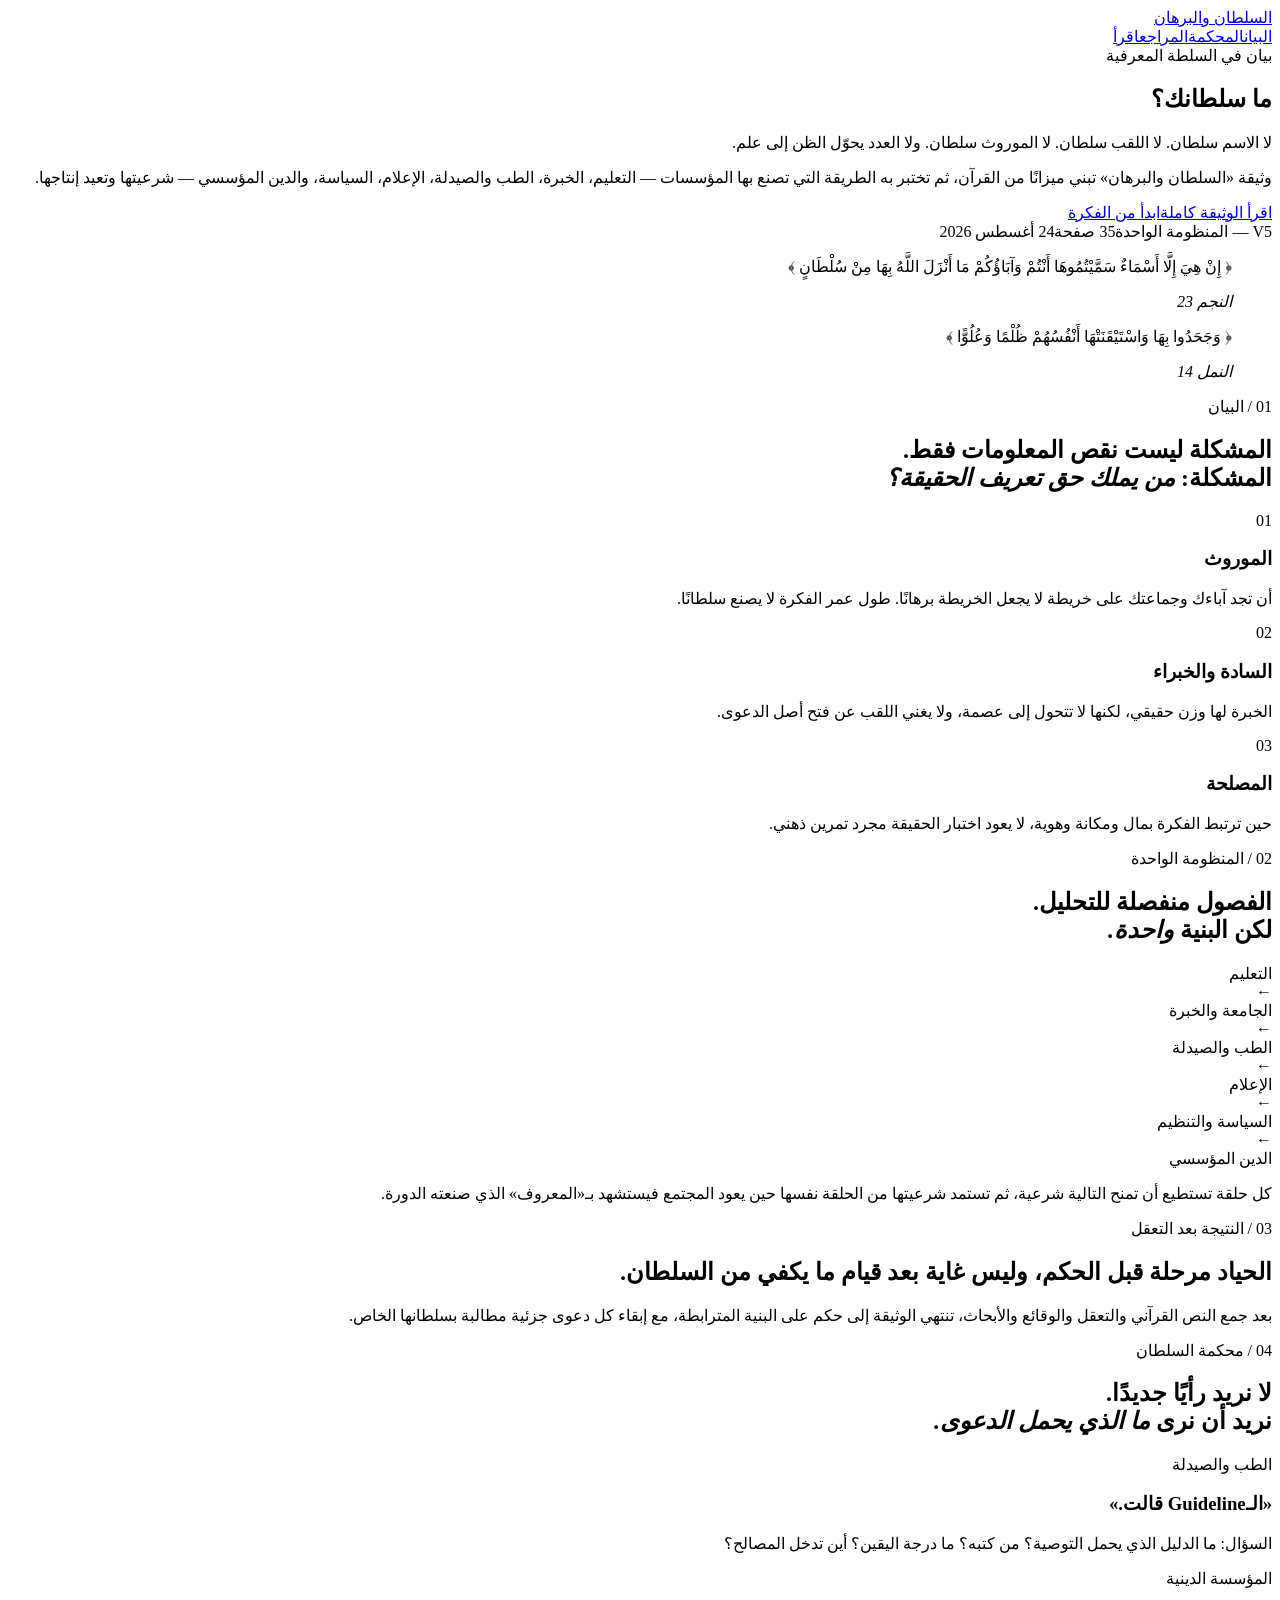
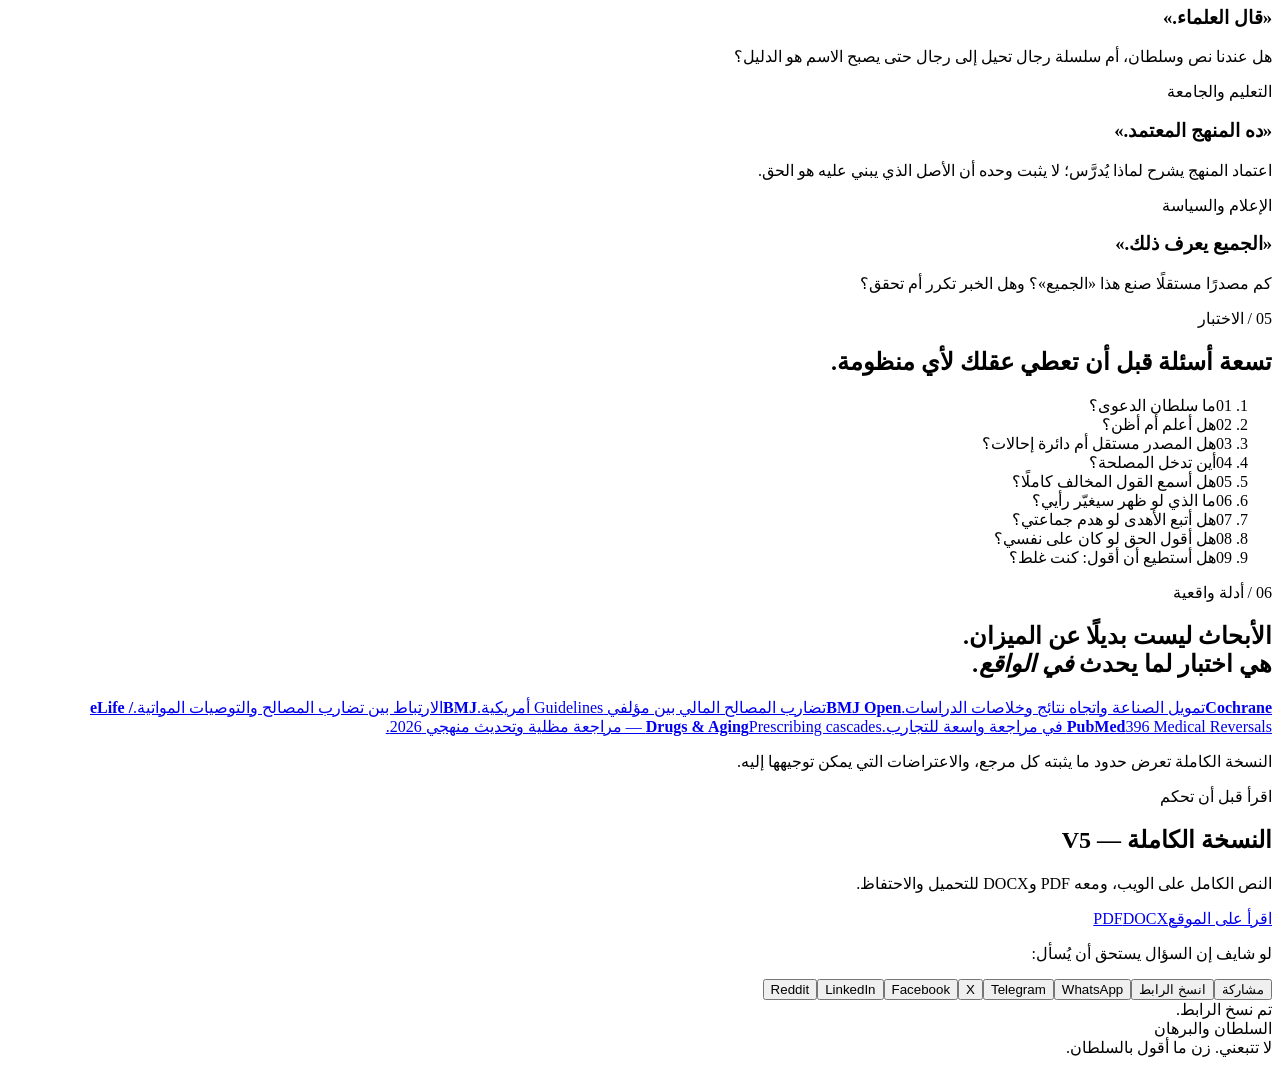
==== index.html @ ffdd2b1b "feat: restore manifesto landing page" ====
<!doctype html><html lang="ar" dir="rtl"><head>
<meta charset="utf-8"><meta name="viewport" content="width=device-width,initial-scale=1"><meta name="theme-color" content="#11120f">
<title>السلطان والبرهان — ما سلطانك؟</title>
<meta name="description" content="السلطان والبرهان: بيان قرآني ومنطقي في السلطة المعرفية والمنظومات التي تعيد إنتاج شرعيتها.">
<link rel="canonical" href="https://sultan-al-burhan.vercel.app/">
<meta property="og:type" content="website"><meta property="og:locale" content="ar_AR"><meta property="og:title" content="السلطان والبرهان — ما سلطانك؟"><meta property="og:description" content="لا الاسم سلطان. لا اللقب سلطان. لا الموروث سلطان. ولا العدد يحوّل الظن إلى علم."><meta property="og:url" content="https://sultan-al-burhan.vercel.app/"><meta property="og:image" content="https://sultan-al-burhan.vercel.app/assets/og-image.png">
<meta name="twitter:card" content="summary_large_image"><meta name="twitter:title" content="السلطان والبرهان — ما سلطانك؟"><meta name="twitter:description" content="بيان في السلطة المعرفية والمنظومة الواحدة."><meta name="twitter:image" content="https://sultan-al-burhan.vercel.app/assets/og-image.png">
<link rel="icon" href="/assets/favicon.svg" type="image/svg+xml"><link rel="stylesheet" href="/assets/styles.css">
<script type="application/ld+json">{"@context":"https://schema.org","@type":"CreativeWork","name":"السلطان والبرهان","headline":"ما سلطانك؟","inLanguage":"ar","url":"https://sultan-al-burhan.vercel.app/","dateModified":"2026-08-24"}</script>
</head><body><div class="grain" aria-hidden="true"></div>
<header class="nav wrap"><a class="brand" href="#top">السلطان والبرهان</a><nav><a href="#manifesto">البيان</a><a href="#court">المحكمة</a><a href="#sources">المراجع</a><a class="nav-download" href="/document/">اقرأ</a></nav></header>
<main id="top">
<section class="hero wrap"><div class="eyebrow">بيان في السلطة المعرفية</div><h1>ما <span>سلطانك؟</span></h1><p class="lead">لا الاسم سلطان. لا اللقب سلطان. لا الموروث سلطان. ولا العدد يحوّل الظن إلى علم.</p><p class="intro">وثيقة «السلطان والبرهان» تبني ميزانًا من القرآن، ثم تختبر به الطريقة التي تصنع بها المؤسسات — التعليم، الخبرة، الطب والصيدلة، الإعلام، السياسة، والدين المؤسسي — شرعيتها وتعيد إنتاجها.</p><div class="hero-actions"><a class="btn primary" href="/document/">اقرأ الوثيقة كاملة</a><a class="btn ghost" href="#manifesto">ابدأ من الفكرة</a></div><div class="meta-row"><span>V5 — المنظومة الواحدة</span><span>35 صفحة</span><span>24 أغسطس 2026</span></div></section>
<section class="verse-band"><div class="wrap verse-grid"><blockquote><p>﴿ إِنْ هِيَ إِلَّا أَسْمَاءٌ سَمَّيْتُمُوهَا أَنْتُمْ وَآبَاؤُكُمْ مَا أَنْزَلَ اللَّهُ بِهَا مِنْ سُلْطَانٍ ﴾</p><cite>النجم 23</cite></blockquote><blockquote><p>﴿ وَجَحَدُوا بِهَا وَاسْتَيْقَنَتْهَا أَنْفُسُهُمْ ظُلْمًا وَعُلُوًّا ﴾</p><cite>النمل 14</cite></blockquote></div></section>
<section id="manifesto" class="section wrap"><div class="section-kicker">01 / البيان</div><h2>المشكلة ليست نقص المعلومات فقط.<br>المشكلة: <em>من يملك حق تعريف الحقيقة؟</em></h2><div class="three"><article><span class="num">01</span><h3>الموروث</h3><p>أن تجد آباءك وجماعتك على خريطة لا يجعل الخريطة برهانًا. طول عمر الفكرة لا يصنع سلطانًا.</p></article><article><span class="num">02</span><h3>السادة والخبراء</h3><p>الخبرة لها وزن حقيقي، لكنها لا تتحول إلى عصمة، ولا يغني اللقب عن فتح أصل الدعوى.</p></article><article><span class="num">03</span><h3>المصلحة</h3><p>حين ترتبط الفكرة بمال ومكانة وهوية، لا يعود اختبار الحقيقة مجرد تمرين ذهني.</p></article></div></section>
<section class="section dark"><div class="wrap"><div class="section-kicker light">02 / المنظومة الواحدة</div><h2 class="light-title">الفصول منفصلة للتحليل.<br>لكن البنية <em>واحدة.</em></h2><div class="chain"><div>التعليم</div><span>←</span><div>الجامعة والخبرة</div><span>←</span><div>الطب والصيدلة</div><span>←</span><div>الإعلام</div><span>←</span><div>السياسة والتنظيم</div><span>←</span><div>الدين المؤسسي</div></div><p class="dark-copy">كل حلقة تستطيع أن تمنح التالية شرعية، ثم تستمد شرعيتها من الحلقة نفسها حين يعود المجتمع فيستشهد بـ«المعروف» الذي صنعته الدورة.</p></div></section>
<section class="section wrap verdict-section"><div class="verdict"><p class="verdict-label">03 / النتيجة بعد التعقل</p><h2>الحياد مرحلة قبل الحكم، وليس غاية بعد قيام ما يكفي من السلطان.</h2><p>بعد جمع النص القرآني والتعقل والوقائع والأبحاث، تنتهي الوثيقة إلى حكم على البنية المترابطة، مع إبقاء كل دعوى جزئية مطالبة بسلطانها الخاص.</p></div></section>
<section id="court" class="section court-section"><div class="wrap"><div class="section-kicker">04 / محكمة السلطان</div><h2>لا نريد رأيًا جديدًا.<br>نريد أن نرى <em>ما الذي يحمل الدعوى.</em></h2><div class="court-grid"><article class="court-card"><span>الطب والصيدلة</span><h3>«الـGuideline قالت.»</h3><p>السؤال: ما الدليل الذي يحمل التوصية؟ من كتبه؟ ما درجة اليقين؟ أين تدخل المصالح؟</p></article><article class="court-card"><span>المؤسسة الدينية</span><h3>«قال العلماء.»</h3><p>هل عندنا نص وسلطان، أم سلسلة رجال تحيل إلى رجال حتى يصبح الاسم هو الدليل؟</p></article><article class="court-card"><span>التعليم والجامعة</span><h3>«ده المنهج المعتمد.»</h3><p>اعتماد المنهج يشرح لماذا يُدرَّس؛ لا يثبت وحده أن الأصل الذي يبني عليه هو الحق.</p></article><article class="court-card"><span>الإعلام والسياسة</span><h3>«الجميع يعرف ذلك.»</h3><p>كم مصدرًا مستقلًا صنع هذا «الجميع»؟ وهل الخبر تكرر أم تحقق؟</p></article></div></div></section>
<section class="section wrap questions"><div class="section-kicker">05 / الاختبار</div><h2>تسعة أسئلة قبل أن تعطي عقلك لأي منظومة.</h2><ol><li><span>01</span>ما سلطان الدعوى؟</li><li><span>02</span>هل أعلم أم أظن؟</li><li><span>03</span>هل المصدر مستقل أم دائرة إحالات؟</li><li><span>04</span>أين تدخل المصلحة؟</li><li><span>05</span>هل أسمع القول المخالف كاملًا؟</li><li><span>06</span>ما الذي لو ظهر سيغيّر رأيي؟</li><li><span>07</span>هل أتبع الأهدى لو هدم جماعتي؟</li><li><span>08</span>هل أقول الحق لو كان على نفسي؟</li><li><span>09</span>هل أستطيع أن أقول: كنت غلط؟</li></ol></section>
<section id="sources" class="section sources-section"><div class="wrap"><div class="section-kicker">06 / أدلة واقعية</div><h2>الأبحاث ليست بديلًا عن الميزان.<br>هي اختبار لما يحدث <em>في الواقع.</em></h2><div class="source-list"><a href="https://www.cochrane.org/evidence/MR000033_industry-sponsorship-and-research-outcome" target="_blank" rel="noopener"><strong>Cochrane</strong><span>تمويل الصناعة واتجاه نتائج وخلاصات الدراسات.</span></a><a href="https://bmjopen.bmj.com/content/13/1/e069115" target="_blank" rel="noopener"><strong>BMJ Open</strong><span>تضارب المصالح المالي بين مؤلفي Guidelines أمريكية.</span></a><a href="https://www.bmj.com/content/371/bmj.m4234" target="_blank" rel="noopener"><strong>BMJ</strong><span>الارتباط بين تضارب المصالح والتوصيات المواتية.</span></a><a href="https://pubmed.ncbi.nlm.nih.gov/31182188/" target="_blank" rel="noopener"><strong>eLife / PubMed</strong><span>396 Medical Reversals في مراجعة واسعة للتجارب.</span></a><a href="https://pubmed.ncbi.nlm.nih.gov/41949780/" target="_blank" rel="noopener"><strong>Drugs & Aging</strong><span>Prescribing cascades — مراجعة مظلية وتحديث منهجي 2026.</span></a></div><p class="source-note">النسخة الكاملة تعرض حدود ما يثبته كل مرجع، والاعتراضات التي يمكن توجيهها إليه.</p></div></section>
<section class="section wrap download-section"><div class="download-box"><div><div class="section-kicker">اقرأ قبل أن تحكم</div><h2>النسخة الكاملة — V5</h2><p>النص الكامل على الويب، ومعه PDF وDOCX للتحميل والاحتفاظ.</p></div><div class="download-actions"><a class="btn primary" href="/document/">اقرأ على الموقع</a><a class="btn ghost" href="/downloads/sultan-al-burhan-v5.pdf" download>PDF</a><a class="btn ghost" href="/downloads/sultan-al-burhan-v5.docx" download>DOCX</a></div></div></section>
<section class="share wrap"><p>لو شايف إن السؤال يستحق أن يُسأل:</p><div class="share-buttons"><button data-share="native">مشاركة</button><button data-share="copy">انسخ الرابط</button><button data-share="whatsapp">WhatsApp</button><button data-share="telegram">Telegram</button><button data-share="x">X</button><button data-share="facebook">Facebook</button><button data-share="linkedin">LinkedIn</button><button data-share="reddit">Reddit</button></div><div id="copied" role="status" aria-live="polite">تم نسخ الرابط.</div></section>
</main><footer class="footer wrap"><div>السلطان والبرهان</div><div>لا تتبعني. زن ما أقول بالسلطان.</div></footer><script src="/assets/app.js" defer></script></body></html>
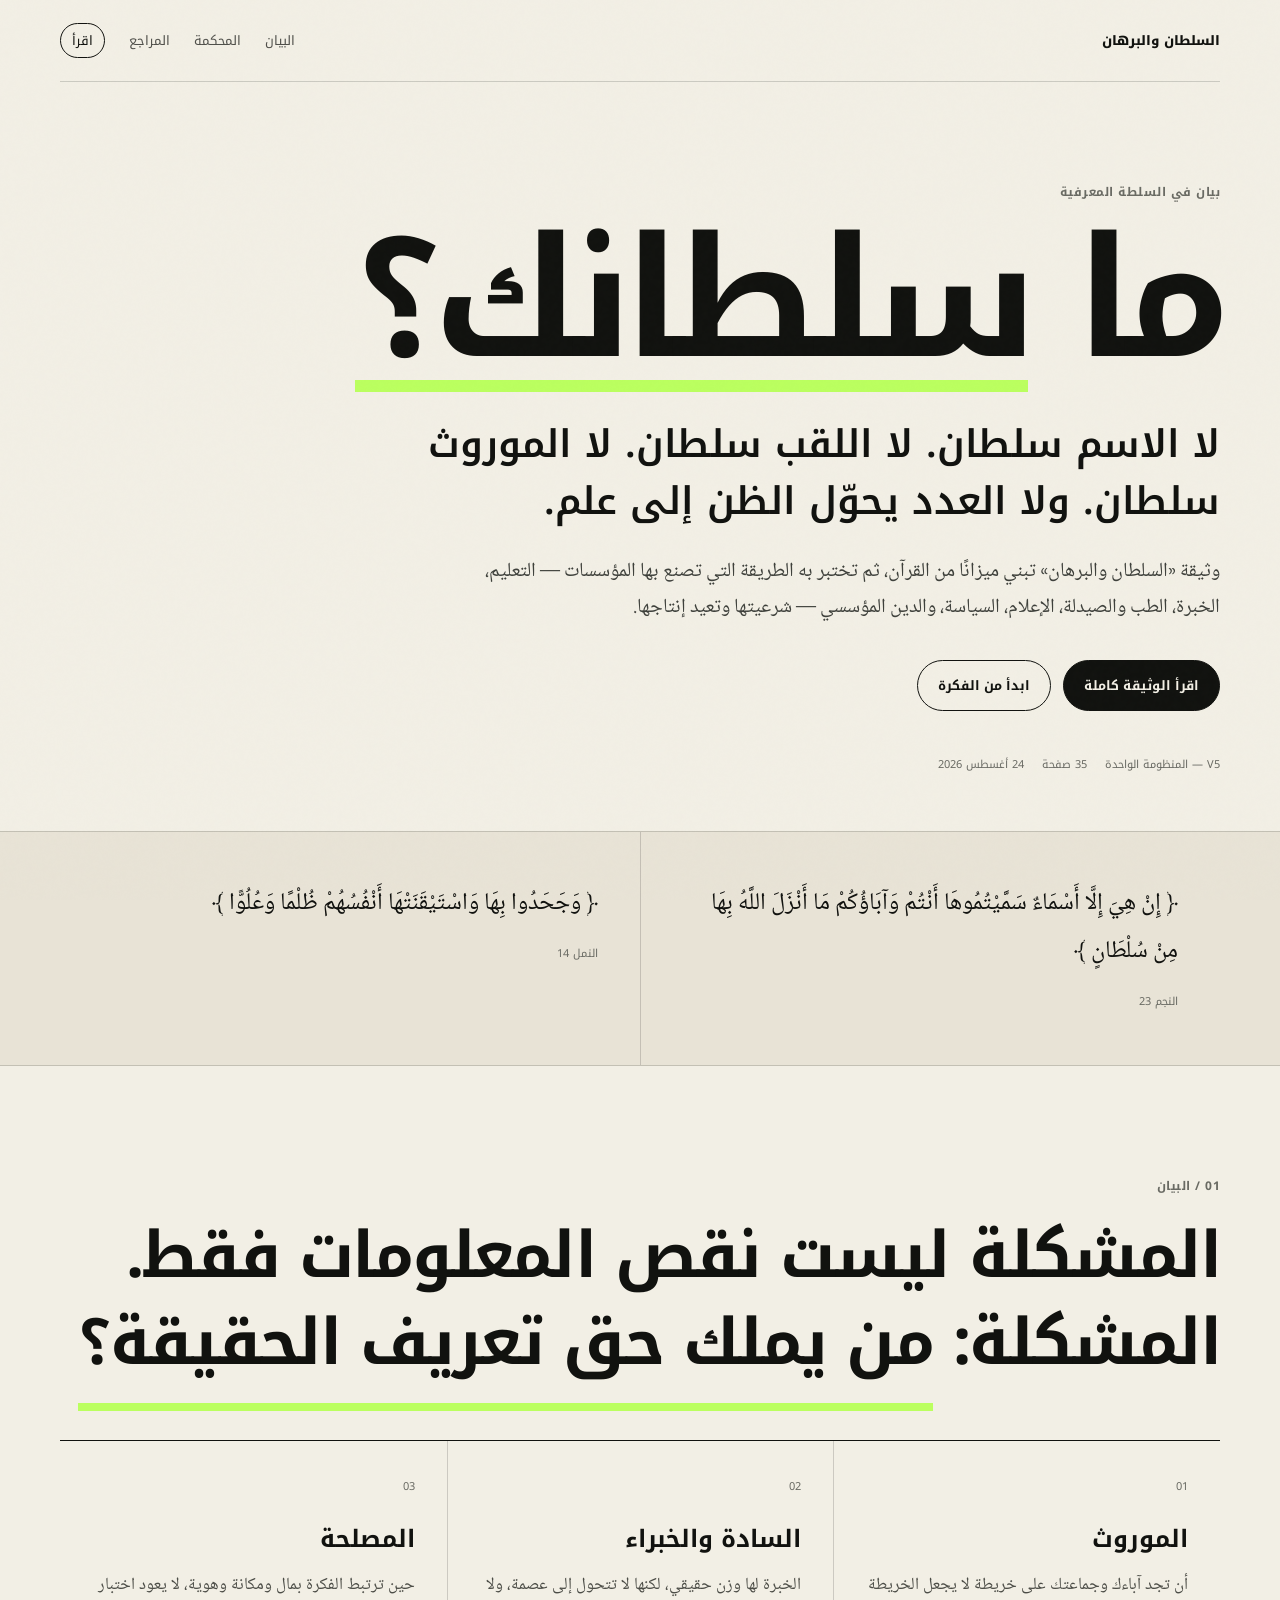
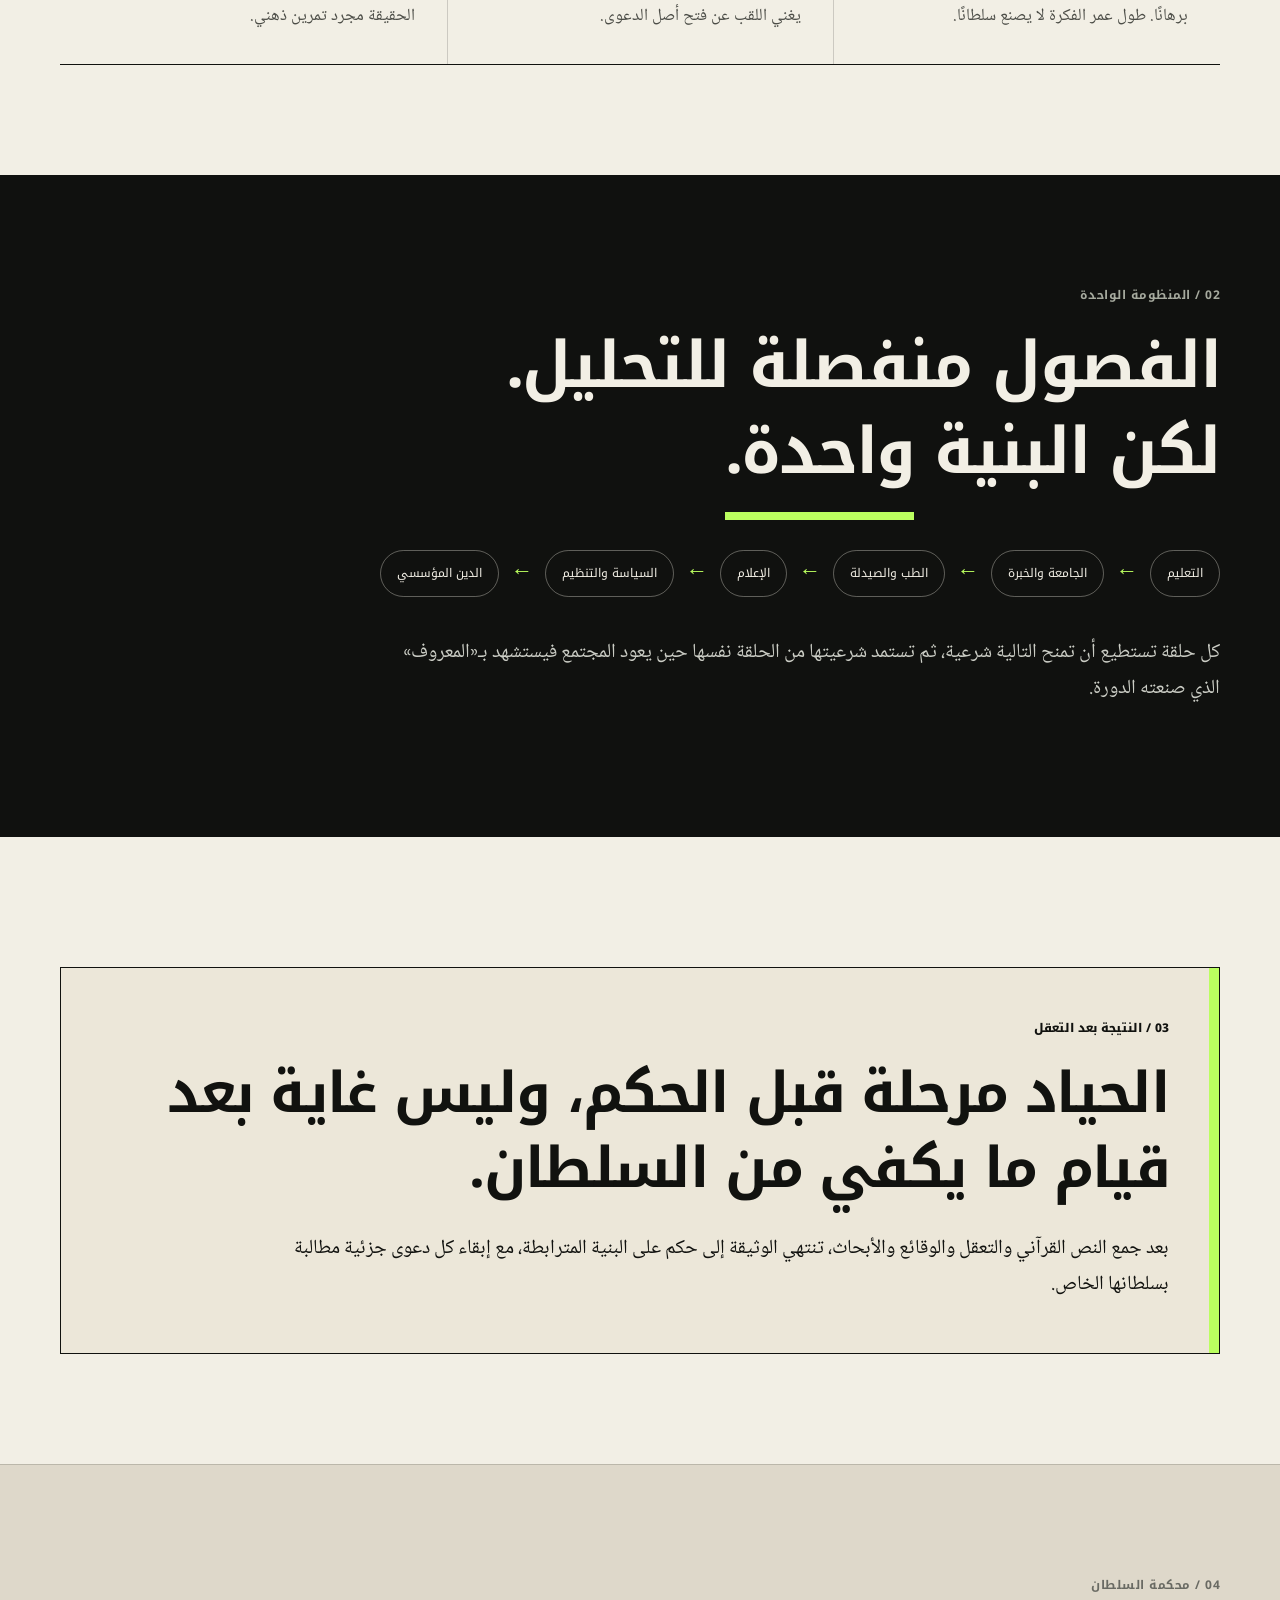
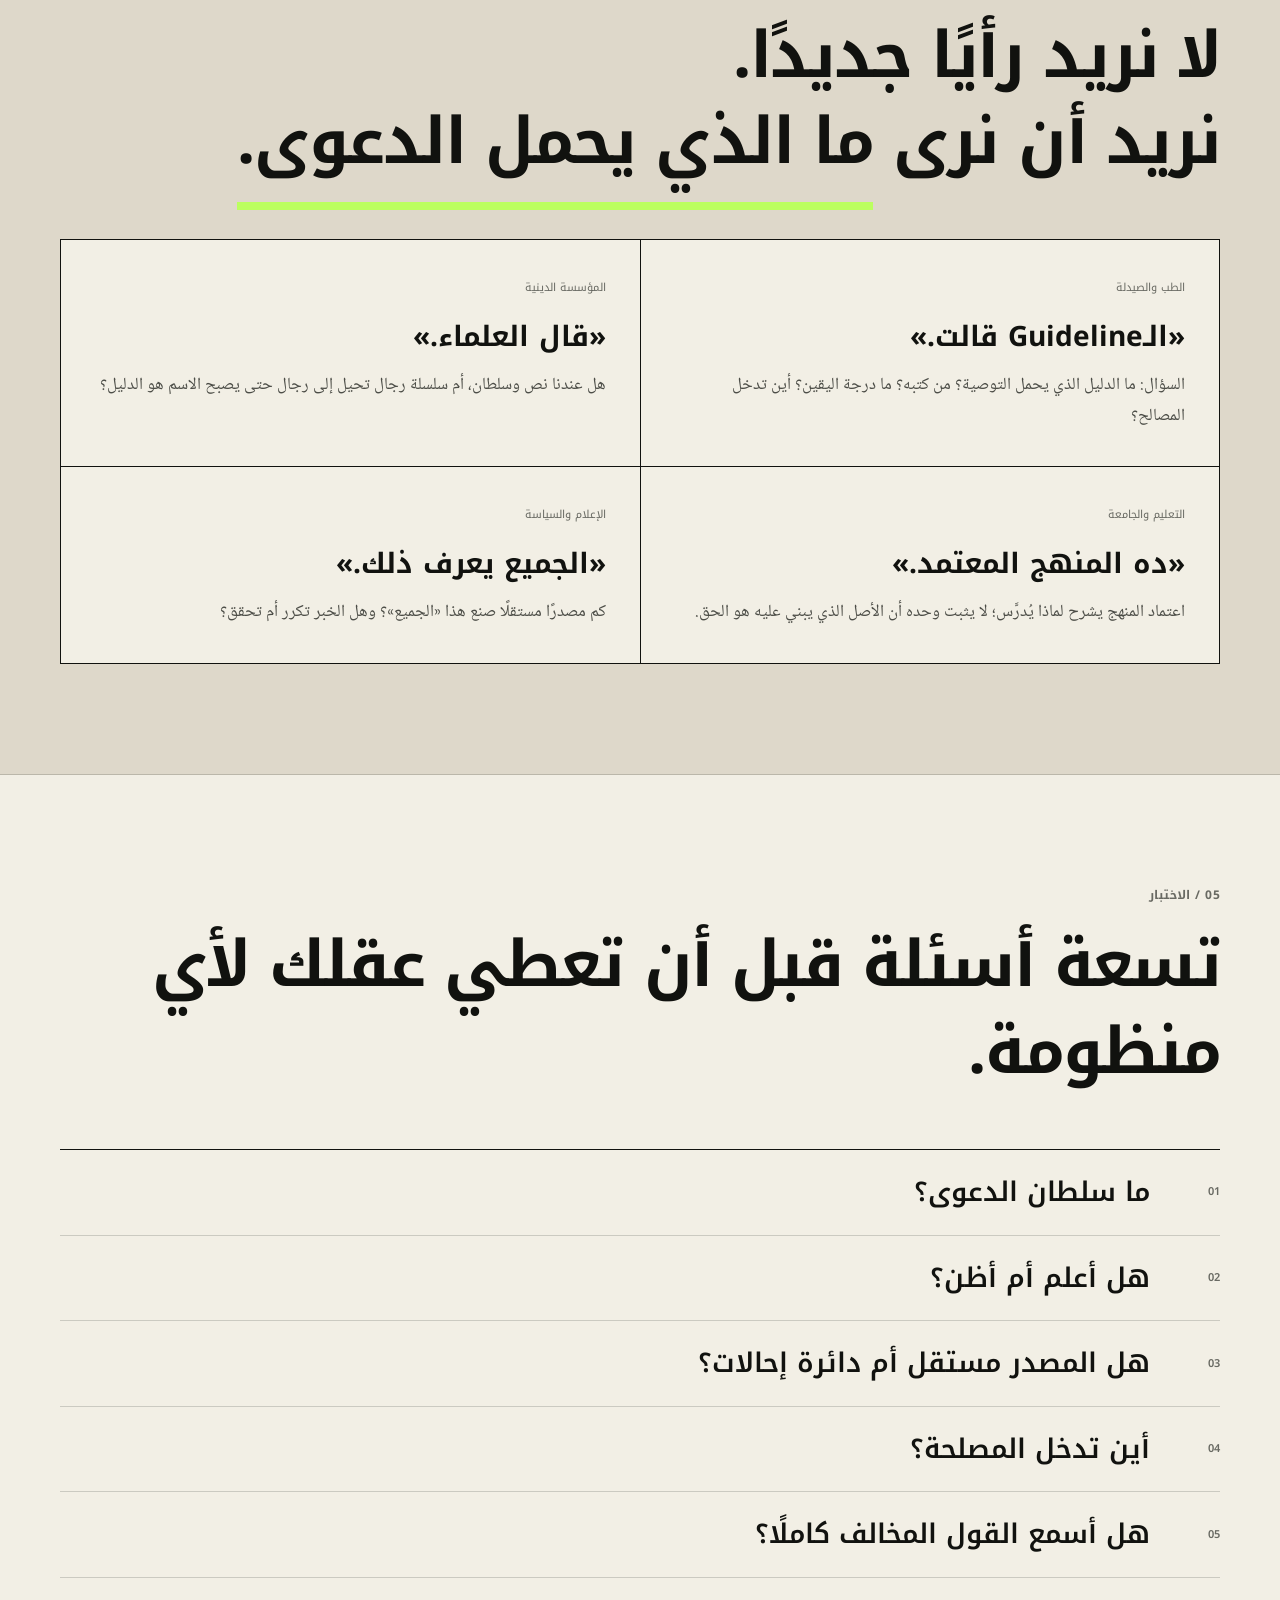
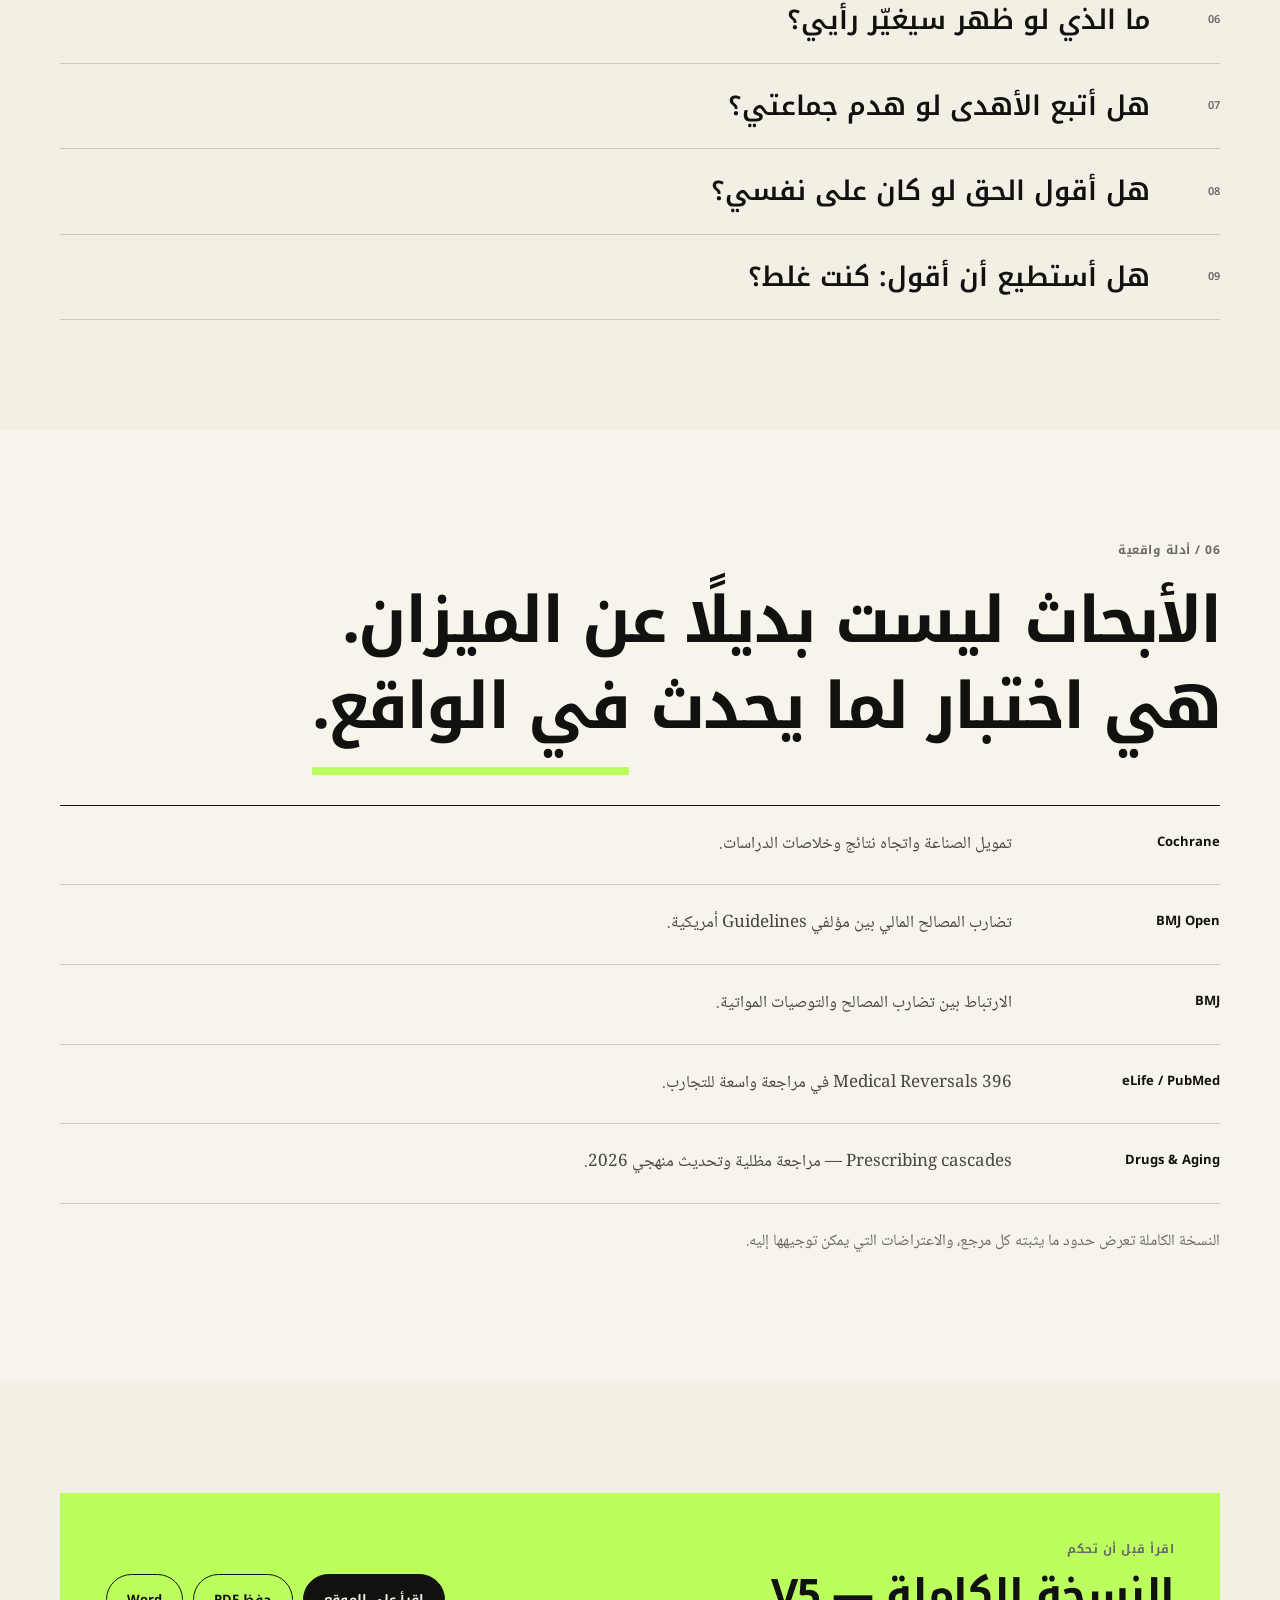
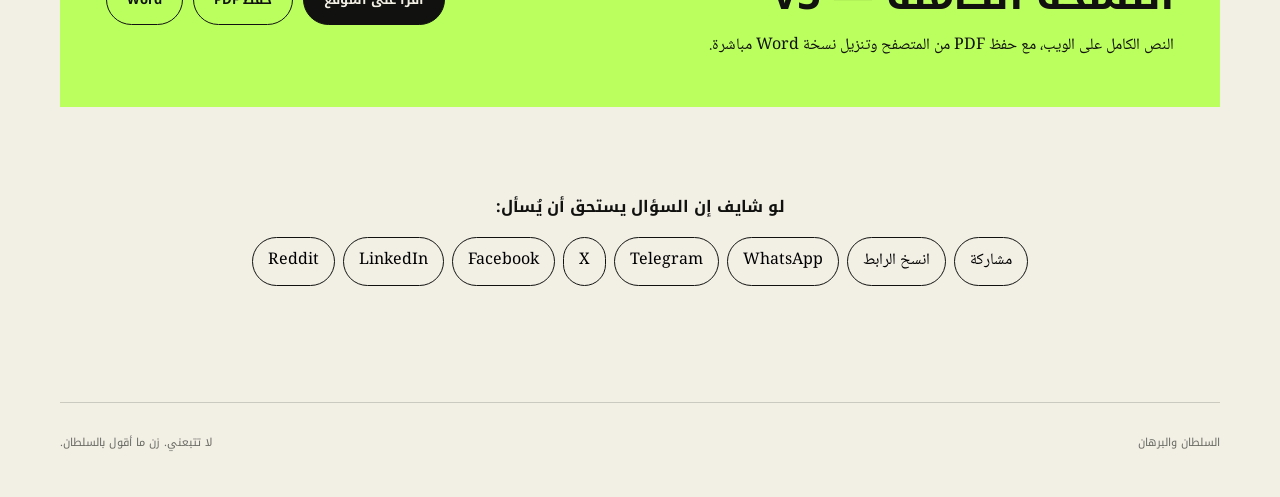
==== commit bc14e028: "fix: replace broken binary download links with client-side export" ====
--- a/index.html
+++ b/index.html
@@ -18,6 +18,6 @@
 <section id="court" class="section court-section"><div class="wrap"><div class="section-kicker">04 / محكمة السلطان</div><h2>لا نريد رأيًا جديدًا.<br>نريد أن نرى <em>ما الذي يحمل الدعوى.</em></h2><div class="court-grid"><article class="court-card"><span>الطب والصيدلة</span><h3>«الـGuideline قالت.»</h3><p>السؤال: ما الدليل الذي يحمل التوصية؟ من كتبه؟ ما درجة اليقين؟ أين تدخل المصالح؟</p></article><article class="court-card"><span>المؤسسة الدينية</span><h3>«قال العلماء.»</h3><p>هل عندنا نص وسلطان، أم سلسلة رجال تحيل إلى رجال حتى يصبح الاسم هو الدليل؟</p></article><article class="court-card"><span>التعليم والجامعة</span><h3>«ده المنهج المعتمد.»</h3><p>اعتماد المنهج يشرح لماذا يُدرَّس؛ لا يثبت وحده أن الأصل الذي يبني عليه هو الحق.</p></article><article class="court-card"><span>الإعلام والسياسة</span><h3>«الجميع يعرف ذلك.»</h3><p>كم مصدرًا مستقلًا صنع هذا «الجميع»؟ وهل الخبر تكرر أم تحقق؟</p></article></div></div></section>
 <section class="section wrap questions"><div class="section-kicker">05 / الاختبار</div><h2>تسعة أسئلة قبل أن تعطي عقلك لأي منظومة.</h2><ol><li><span>01</span>ما سلطان الدعوى؟</li><li><span>02</span>هل أعلم أم أظن؟</li><li><span>03</span>هل المصدر مستقل أم دائرة إحالات؟</li><li><span>04</span>أين تدخل المصلحة؟</li><li><span>05</span>هل أسمع القول المخالف كاملًا؟</li><li><span>06</span>ما الذي لو ظهر سيغيّر رأيي؟</li><li><span>07</span>هل أتبع الأهدى لو هدم جماعتي؟</li><li><span>08</span>هل أقول الحق لو كان على نفسي؟</li><li><span>09</span>هل أستطيع أن أقول: كنت غلط؟</li></ol></section>
 <section id="sources" class="section sources-section"><div class="wrap"><div class="section-kicker">06 / أدلة واقعية</div><h2>الأبحاث ليست بديلًا عن الميزان.<br>هي اختبار لما يحدث <em>في الواقع.</em></h2><div class="source-list"><a href="https://www.cochrane.org/evidence/MR000033_industry-sponsorship-and-research-outcome" target="_blank" rel="noopener"><strong>Cochrane</strong><span>تمويل الصناعة واتجاه نتائج وخلاصات الدراسات.</span></a><a href="https://bmjopen.bmj.com/content/13/1/e069115" target="_blank" rel="noopener"><strong>BMJ Open</strong><span>تضارب المصالح المالي بين مؤلفي Guidelines أمريكية.</span></a><a href="https://www.bmj.com/content/371/bmj.m4234" target="_blank" rel="noopener"><strong>BMJ</strong><span>الارتباط بين تضارب المصالح والتوصيات المواتية.</span></a><a href="https://pubmed.ncbi.nlm.nih.gov/31182188/" target="_blank" rel="noopener"><strong>eLife / PubMed</strong><span>396 Medical Reversals في مراجعة واسعة للتجارب.</span></a><a href="https://pubmed.ncbi.nlm.nih.gov/41949780/" target="_blank" rel="noopener"><strong>Drugs & Aging</strong><span>Prescribing cascades — مراجعة مظلية وتحديث منهجي 2026.</span></a></div><p class="source-note">النسخة الكاملة تعرض حدود ما يثبته كل مرجع، والاعتراضات التي يمكن توجيهها إليه.</p></div></section>
-<section class="section wrap download-section"><div class="download-box"><div><div class="section-kicker">اقرأ قبل أن تحكم</div><h2>النسخة الكاملة — V5</h2><p>النص الكامل على الويب، ومعه PDF وDOCX للتحميل والاحتفاظ.</p></div><div class="download-actions"><a class="btn primary" href="/document/">اقرأ على الموقع</a><a class="btn ghost" href="/downloads/sultan-al-burhan-v5.pdf" download>PDF</a><a class="btn ghost" href="/downloads/sultan-al-burhan-v5.docx" download>DOCX</a></div></div></section>
+<section class="section wrap download-section"><div class="download-box"><div><div class="section-kicker">اقرأ قبل أن تحكم</div><h2>النسخة الكاملة — V5</h2><p>النص الكامل على الويب، مع حفظ PDF من المتصفح وتنزيل نسخة Word مباشرة.</p></div><div class="download-actions"><a class="btn primary" href="/document/">اقرأ على الموقع</a><a class="btn ghost" href="/document/?print=1">حفظ PDF</a><a class="btn ghost" href="/document/?word=1">Word</a></div></div></section>
 <section class="share wrap"><p>لو شايف إن السؤال يستحق أن يُسأل:</p><div class="share-buttons"><button data-share="native">مشاركة</button><button data-share="copy">انسخ الرابط</button><button data-share="whatsapp">WhatsApp</button><button data-share="telegram">Telegram</button><button data-share="x">X</button><button data-share="facebook">Facebook</button><button data-share="linkedin">LinkedIn</button><button data-share="reddit">Reddit</button></div><div id="copied" role="status" aria-live="polite">تم نسخ الرابط.</div></section>
 </main><footer class="footer wrap"><div>السلطان والبرهان</div><div>لا تتبعني. زن ما أقول بالسلطان.</div></footer><script src="/assets/app.js" defer></script></body></html>
--- a/assets/styles.css
+++ b/assets/styles.css
@@ -0,0 +1,18 @@
+@import url('https://fonts.googleapis.com/css2?family=Noto+Kufi+Arabic:wght@400;600;700;800&family=Noto+Naskh+Arabic:wght@400;500;600;700&display=swap');
+:root{--ink:#11120f;--paper:#f2efe5;--paper-2:#e8e3d6;--acid:#bbff5f;--muted:#696a63;--line:rgba(17,18,15,.17);--max:1160px;--dark:#10110f}
+*{box-sizing:border-box}html{scroll-behavior:smooth}body{margin:0;background:var(--paper);color:var(--ink);font-family:'Noto Naskh Arabic',Tahoma,Arial,sans-serif;line-height:1.8}a{color:inherit;text-decoration:none}button{font:inherit}.wrap{width:min(var(--max),calc(100% - 40px));margin-inline:auto}
+.grain{position:fixed;inset:0;pointer-events:none;opacity:.025;z-index:99;background-image:url("data:image/svg+xml,%3Csvg viewBox='0 0 180 180' xmlns='http://www.w3.org/2000/svg'%3E%3Cfilter id='n'%3E%3CfeTurbulence type='fractalNoise' baseFrequency='.85' numOctaves='4' stitchTiles='stitch'/%3E%3C/filter%3E%3Crect width='100%25' height='100%25' filter='url(%23n)' opacity='.65'/%3E%3C/svg%3E")}
+.nav{height:82px;display:flex;align-items:center;justify-content:space-between;border-bottom:1px solid var(--line);font-family:'Noto Kufi Arabic',sans-serif;font-size:13px}.brand{font-weight:800}.nav nav{display:flex;gap:24px;align-items:center}.nav nav a{opacity:.72}.nav nav a:hover{opacity:1}.nav-download{border:1px solid var(--ink);padding:5px 11px;border-radius:100px;opacity:1!important}
+.hero{min-height:690px;padding:100px 0 56px;display:flex;flex-direction:column;justify-content:center}.eyebrow,.section-kicker{font-family:'Noto Kufi Arabic',sans-serif;font-size:12px;font-weight:700;letter-spacing:.04em;color:var(--muted)}.hero h1{font-family:'Noto Kufi Arabic',sans-serif;font-size:clamp(72px,13vw,170px);line-height:.95;margin:18px 0 24px;letter-spacing:-.06em}.hero h1 span{display:inline-block;border-bottom:12px solid var(--acid)}.lead{font-family:'Noto Kufi Arabic',sans-serif;font-size:clamp(22px,3.4vw,38px);font-weight:600;line-height:1.5;max-width:900px;margin:0 0 24px}.intro{font-size:20px;max-width:770px;color:#3e403b;margin:0 0 34px}.hero-actions{display:flex;gap:12px;flex-wrap:wrap}.btn{font-family:'Noto Kufi Arabic',sans-serif;font-size:13px;font-weight:700;padding:13px 20px;border-radius:999px;border:1px solid var(--ink);display:inline-flex;align-items:center;justify-content:center;cursor:pointer;background:transparent}.btn.primary{background:var(--ink);color:var(--paper)}.btn.primary:hover{background:#2a2c26}.btn.ghost:hover{background:rgba(17,18,15,.05)}.meta-row{margin-top:44px;display:flex;gap:18px;flex-wrap:wrap;font-family:'Noto Kufi Arabic',sans-serif;font-size:11px;color:var(--muted)}
+.verse-band{background:var(--paper-2);border-top:1px solid var(--line);border-bottom:1px solid var(--line)}.verse-grid{display:grid;grid-template-columns:1fr 1fr}.verse-grid blockquote{margin:0;padding:48px 42px;border-left:1px solid var(--line)}.verse-grid blockquote:last-child{border-left:0}.verse-grid p{font-size:24px;line-height:2;margin:0 0 12px}.verse-grid cite{font-family:'Noto Kufi Arabic',sans-serif;font-style:normal;font-size:11px;color:var(--muted)}
+.section{padding:110px 0}.section h2{font-family:'Noto Kufi Arabic',sans-serif;font-size:clamp(34px,5vw,64px);line-height:1.35;margin:16px 0 54px;letter-spacing:-.03em}.section h2 em{font-style:normal;border-bottom:8px solid var(--acid)}.three{display:grid;grid-template-columns:repeat(3,1fr);border-top:1px solid var(--ink);border-bottom:1px solid var(--ink)}.three article{padding:32px;border-left:1px solid var(--line)}.three article:last-child{border-left:0}.three .num{font-family:'Noto Kufi Arabic';font-size:11px;color:var(--muted)}.three h3{font-family:'Noto Kufi Arabic';font-size:24px;margin:16px 0 10px}.three p{font-size:17px;margin:0;color:#4c4d47}
+.dark{background:var(--dark);color:var(--paper)}.light{color:#a6aa9e}.light-title{max-width:900px}.chain{display:flex;align-items:center;gap:12px;flex-wrap:wrap;margin:38px 0}.chain div{border:1px solid rgba(242,239,229,.35);padding:12px 16px;border-radius:999px;font-family:'Noto Kufi Arabic';font-size:12px}.chain span{color:var(--acid);font-size:22px}.dark-copy{max-width:850px;font-size:20px;color:#cbcdc5}
+.verdict-section{padding-top:130px}.verdict{border:1px solid var(--ink);padding:50px;position:relative;background:#ece7d9}.verdict:before{content:'';position:absolute;right:0;top:0;width:10px;height:100%;background:var(--acid)}.verdict-label{font-family:'Noto Kufi Arabic';font-size:12px;font-weight:800;margin:0}.verdict h2{font-size:clamp(32px,4.5vw,56px);margin:16px 0 24px}.verdict>p:last-child{font-size:20px;max-width:900px;margin:0}
+.court-section{background:#ded8ca;border-top:1px solid var(--line);border-bottom:1px solid var(--line)}.court-grid{display:grid;grid-template-columns:1fr 1fr;gap:1px;background:var(--ink);border:1px solid var(--ink)}.court-card{background:var(--paper);padding:34px}.court-card span{font-family:'Noto Kufi Arabic';font-size:11px;color:var(--muted)}.court-card h3{font-family:'Noto Kufi Arabic';font-size:28px;line-height:1.5;margin:13px 0}.court-card p{margin:0;font-size:17px;color:#4c4d47}
+.questions ol{list-style:none;padding:0;margin:0;border-top:1px solid var(--ink)}.questions li{display:grid;grid-template-columns:70px 1fr;align-items:center;border-bottom:1px solid var(--line);padding:18px 0;font-family:'Noto Kufi Arabic';font-size:clamp(18px,2.5vw,27px);font-weight:600}.questions li span{font-size:11px;color:var(--muted)}
+.sources-section{background:#f7f4eb}.source-list{border-top:1px solid var(--ink)}.source-list a{display:grid;grid-template-columns:180px 1fr;gap:28px;padding:24px 0;border-bottom:1px solid var(--line);transition:.2s}.source-list a:hover{padding-right:12px}.source-list strong{font-family:'Noto Kufi Arabic';font-size:13px}.source-list span{font-size:17px;color:#454740}.source-note{color:var(--muted);margin-top:24px}
+.download-section{padding-bottom:70px}.download-box{background:var(--acid);padding:46px;display:flex;gap:40px;justify-content:space-between;align-items:center}.download-box h2{font-size:42px;margin:7px 0 8px}.download-box p{max-width:680px;margin:0}.download-actions{display:flex;gap:10px;flex-shrink:0;flex-wrap:wrap}.share{padding:0 0 80px;text-align:center}.share p{font-family:'Noto Kufi Arabic';font-weight:700}.share-buttons{display:flex;justify-content:center;gap:8px;flex-wrap:wrap}.share-buttons button{background:transparent;border:1px solid var(--ink);border-radius:999px;padding:9px 15px;cursor:pointer}.share-buttons button:hover{background:var(--ink);color:var(--paper)}#copied{opacity:0;margin-top:12px;font-size:13px;color:var(--muted);transition:.2s}#copied.show{opacity:1}.footer{border-top:1px solid var(--line);padding:30px 0 45px;display:flex;justify-content:space-between;gap:20px;font-family:'Noto Kufi Arabic';font-size:11px;color:var(--muted)}
+.doc-page{font-size:18px}.doc-top{position:sticky;top:0;z-index:20;background:rgba(242,239,229,.94);backdrop-filter:blur(12px);border-bottom:1px solid var(--line)}.doc-top .inner{width:min(1180px,calc(100% - 32px));margin:auto;min-height:68px;display:flex;align-items:center;justify-content:space-between;gap:12px}.doc-actions{display:flex;gap:8px;flex-wrap:wrap}.doc-layout{width:min(1180px,calc(100% - 32px));margin:auto;display:grid;grid-template-columns:260px minmax(0,760px);gap:56px;justify-content:center}.toc{position:sticky;top:96px;align-self:start;padding:48px 0;max-height:calc(100vh - 110px);overflow:auto}.toc h2{font-family:'Noto Kufi Arabic';font-size:13px;margin:0 0 14px}.toc a{display:block;font-family:'Noto Kufi Arabic';font-size:11px;color:var(--muted);padding:7px 0;border-bottom:1px solid rgba(17,18,15,.08)}.toc a:hover{color:var(--ink)}.doc-main{padding:60px 0 120px;min-width:0}.doc-mast{padding-bottom:42px;border-bottom:1px solid var(--ink);margin-bottom:48px}.doc-mast .kicker{font-family:'Noto Kufi Arabic';font-size:12px;color:var(--muted)}.doc-mast h1{font-family:'Noto Kufi Arabic';font-size:clamp(48px,8vw,90px);line-height:1.15;margin:12px 0}.doc-mast h1 span{border-bottom:9px solid var(--acid)}.doc-mast p{font-size:19px;color:#4b4d46}.doc-content h2{font-family:'Noto Kufi Arabic';font-size:clamp(28px,4vw,43px);line-height:1.45;margin:76px 0 28px;padding-top:20px;border-top:1px solid var(--ink)}.doc-content h3{font-family:'Noto Kufi Arabic';font-size:23px;line-height:1.55;margin:44px 0 16px}.doc-content p{margin:0 0 16px}.doc-content .table-wrap{overflow:auto;margin:25px 0;border:1px solid var(--ink);background:#ece7da}.doc-content table{border-collapse:collapse;width:100%;min-width:620px;font-size:15px;line-height:1.8}.doc-content th,.doc-content td{padding:14px 15px;border-left:1px solid var(--line);border-bottom:1px solid var(--line);vertical-align:top}.doc-content th{font-weight:600;background:#e0d9ca}.doc-content .ayah{font-size:21px;line-height:2.15;background:#e8e2d5;border-right:7px solid var(--acid);padding:22px 25px;margin:24px 0}.doc-download{margin:65px 0 20px;background:var(--acid);padding:32px}.progress{position:fixed;top:0;right:0;height:3px;background:var(--acid);width:0;z-index:50}
+@media(max-width:900px){.doc-layout{grid-template-columns:1fr}.toc{display:none}.doc-main{padding-top:38px}}
+@media(max-width:820px){.nav nav a:not(.nav-download){display:none}.hero{min-height:auto;padding:80px 0}.hero h1{font-size:clamp(62px,22vw,118px)}.hero h1 span{border-width:8px}.verse-grid{grid-template-columns:1fr}.verse-grid blockquote{border-left:0;border-bottom:1px solid var(--line);padding:32px 0}.verse-grid blockquote:last-child{border-bottom:0}.three{grid-template-columns:1fr}.three article{border-left:0;border-bottom:1px solid var(--line);padding:28px 0}.three article:last-child{border-bottom:0}.court-grid{grid-template-columns:1fr}.section{padding:80px 0}.verdict{padding:34px 26px}.source-list a{grid-template-columns:1fr;gap:4px}.download-box{flex-direction:column;align-items:flex-start;padding:32px 24px}.footer{flex-direction:column}.chain span{display:none}.doc-top .inner{padding:10px 0;align-items:flex-start}.doc-main{font-size:17px}.doc-content h2{margin-top:60px}.doc-content table{min-width:560px}}
+@media print{.doc-top,.toc,.progress,.doc-download{display:none!important}.doc-layout{display:block;width:100%}.doc-main{padding:0}.doc-content h2{break-after:avoid}.doc-content .table-wrap{overflow:visible}.doc-content table{min-width:0;font-size:10px}body{background:#fff}.grain{display:none}}
